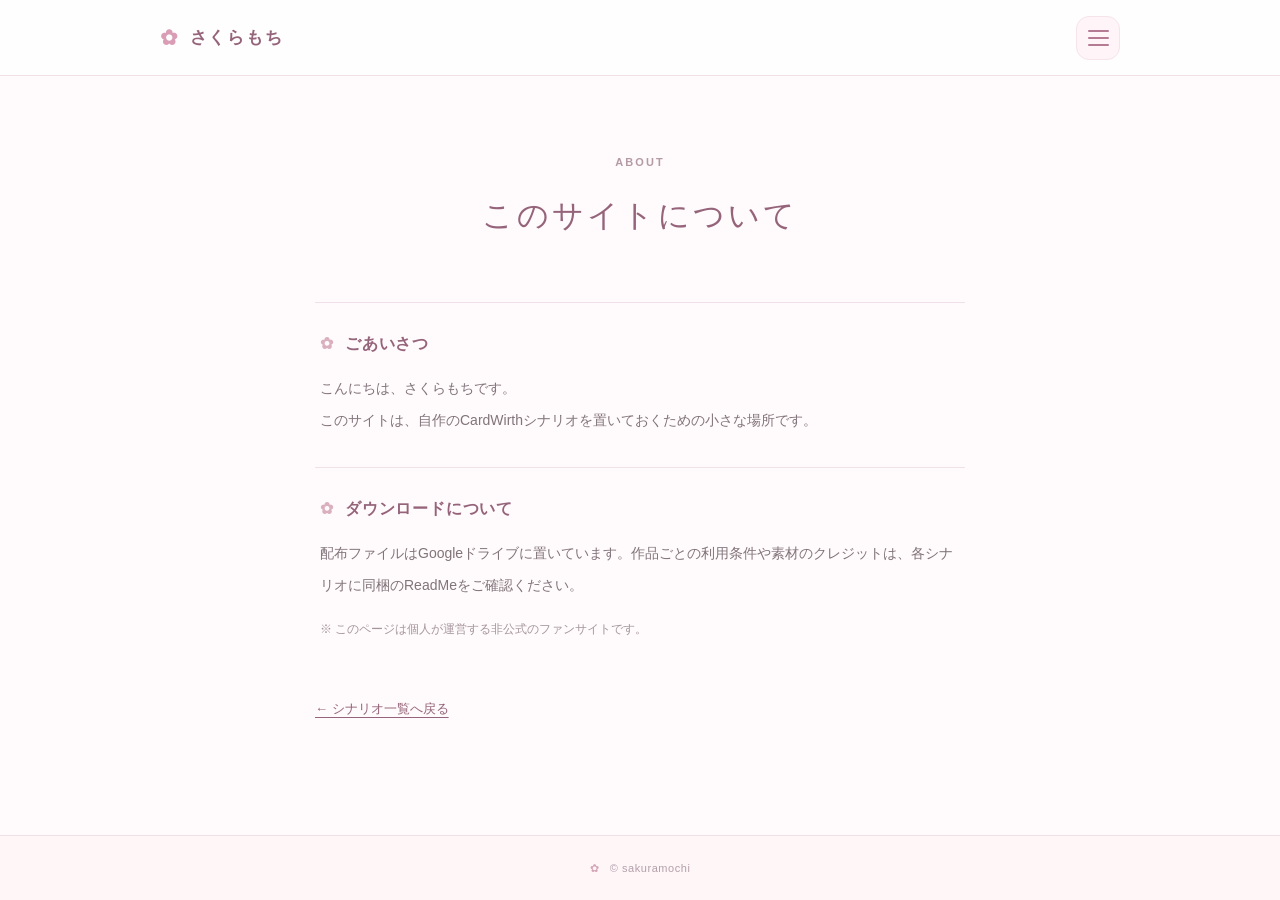
==== about.html @ fadbc479 "Add files via upload" ====
<!doctype html>
<html lang="ja">
<head>
  <meta charset="utf-8">
  <meta name="viewport" content="width=device-width, initial-scale=1">
  <meta name="theme-color" content="#fffafd">
  <meta name="description" content="さくらもちのCardWirthシナリオ置き場について。">
  <title>このサイトについて | さくらもちのシナリオ置き場</title>
  <link rel="icon" href="favicon.svg" type="image/svg+xml">
  <link rel="stylesheet" href="style.css">
  <script src="script.js" defer></script>
</head>
<body>
  <div class="site-shell">
    <header class="site-header">
      <a class="site-brand" href="index.html" aria-label="さくらもちのシナリオ置き場 ホーム">
        <span class="brand-flower" aria-hidden="true">✿</span>
        <span>さくらもち</span>
      </a>
      <button class="menu-trigger" type="button" aria-label="メニューを開く" aria-controls="site-drawer" aria-expanded="false" data-menu-open>
        <span class="burger-lines" aria-hidden="true"><span></span><span></span><span></span></span>
      </button>
    </header>

    <main id="main-content" class="content-main about-main">
      <div class="page-heading">
        <p class="eyebrow">ABOUT</p>
        <h1>このサイトについて</h1>
      </div>
      <section class="about-section">
        <h2><span aria-hidden="true">✿</span> ごあいさつ</h2>
        <p>こんにちは、さくらもちです。<br>このサイトは、自作のCardWirthシナリオを置いておくための小さな場所です。</p>
      </section>
      <section class="about-section">
        <h2><span aria-hidden="true">✿</span> ダウンロードについて</h2>
        <p>配布ファイルはGoogleドライブに置いています。作品ごとの利用条件や素材のクレジットは、各シナリオに同梱のReadMeをご確認ください。</p>
        <p class="about-small">※ このページは個人が運営する非公式のファンサイトです。</p>
      </section>
      <a class="text-back-link" href="scenarios.html">← シナリオ一覧へ戻る</a>
    </main>

    <footer class="site-footer"><span aria-hidden="true">✿</span> <span>© sakuramochi</span></footer>
  </div>

  <button class="drawer-backdrop" type="button" aria-label="メニューを閉じる" data-menu-backdrop hidden></button>
  <aside class="site-drawer" id="site-drawer" aria-label="サイトメニュー" aria-hidden="true" inert>
    <div class="drawer-header">
      <span class="drawer-brand"><span aria-hidden="true">✿</span> さくらもち</span>
      <button class="drawer-close" type="button" aria-label="メニューを閉じる" data-menu-close>×</button>
    </div>
    <nav class="drawer-nav" aria-label="メインナビゲーション">
      <a href="index.html"><span>01</span> ホーム</a>
      <a href="scenarios.html"><span>02</span> シナリオ一覧</a>
      <a href="about.html" aria-current="page"><span>03</span> このサイトについて</a>
    </nav>
    <p class="drawer-caption">a little place for CardWirth ♡</p>
  </aside>
</body>
</html>
---- style.css ----
/*
  さくらもちのシナリオ置き場
  色を変えたいときは :root の変数を編集してください。
*/
:root {
  color-scheme: light;
  --background: #fffafb;
  --paper: #fffefe;
  --ink: #665e63;
  --subtle: #92848a;
  --pink: #b47b93;
  --pink-deep: #95647a;
  --pink-light: #f8eaf0;
  --pink-soft: #fff4f7;
  --line: #efe1e7;
  --shadow: 0 14px 35px rgba(101, 54, 76, .09);
}
*, *::before, *::after { box-sizing: border-box; }
html { scroll-behavior: smooth; }
body {
  min-width: 300px;
  margin: 0;
  background: var(--background);
  color: var(--ink);
  font-family: -apple-system, BlinkMacSystemFont, "Hiragino Kaku Gothic ProN", "Hiragino Sans", "Yu Gothic", Meiryo, sans-serif;
  font-size: 15px;
  line-height: 1.85;
  -webkit-font-smoothing: antialiased;
}
a { color: inherit; }
button { font: inherit; }
a:focus-visible, button:focus-visible { outline: 3px solid #c67a9d; outline-offset: 4px; }
.site-shell { min-height: 100vh; display: flex; flex-direction: column; }
.site-header {
  height: 76px;
  display: flex;
  align-items: center;
  justify-content: space-between;
  padding: 0 max(24px, calc((100vw - 960px) / 2));
  background: rgba(255, 254, 254, .96);
  border-bottom: 1px solid var(--line);
}
.site-brand {
  display: inline-flex; align-items: center; gap: 10px;
  color: var(--pink-deep); text-decoration: none;
  font-weight: 650; font-size: 17px; letter-spacing: .1em;
}
.brand-flower { color: #d99eb5; font-size: 21px; line-height: 1; }
.menu-trigger {
  display: grid; place-items: center;
  width: 44px; height: 44px;
  background: var(--pink-soft); border: 1px solid #f5e4eb;
  border-radius: 13px; cursor: pointer;
  transition: background .2s ease, transform .2s ease;
}
.menu-trigger:hover { background: var(--pink-light); transform: translateY(-1px); }
.burger-lines { width: 21px; display: grid; gap: 5px; }
.burger-lines span { display: block; height: 2px; width: 21px; background: var(--pink); border-radius: 10px; }
main { flex: 1; }
.home-main { width: 100%; }
.hero {
  max-width: 850px;
  margin: 0 auto;
  text-align: center;
  padding: clamp(74px, 11vw, 135px) 22px 105px;
}
.hero-flower { display: block; font-size: 31px; line-height: 1; color: #d8a0b4; margin-bottom: 22px; }
.eyebrow { color: #b49aa5; font-size: 11px; font-weight: 600; letter-spacing: .19em; margin: 0 0 15px; }
.hero h1 {
  color: var(--pink-deep); font-size: clamp(29px, 5vw, 40px);
  line-height: 1.6; letter-spacing: .09em;
  font-weight: 550; margin: 0;
}
.mobile-break { display: none; }
.hero-description { font-size: 14px; color: var(--subtle); line-height: 2.2; margin: 25px 0 36px; }
.button-primary {
  display: inline-flex; gap: 19px; align-items: center; justify-content: center;
  padding: 12px 29px; border-radius: 999px;
  background: #edc1d0; color: #60404d;
  text-decoration: none; font-weight: 600; font-size: 13px; letter-spacing: .045em;
  transition: transform .2s ease, background .2s ease;
}
.button-primary:hover { background: #e8b4c7; transform: translateY(-2px); }
.home-note {
  padding: 36px 24px 90px;
  margin: 0 auto; width: min(100%, 650px);
  text-align: center; border-top: 1px solid var(--line);
}
.home-note h2 { color: var(--pink-deep); font-size: 16px; font-weight: 600; margin: 0 0 13px; letter-spacing: .06em; }
.home-note h2 span { color: #dbaac0; margin-right: 7px; }
.home-note p { margin: 0; color: var(--subtle); font-size: 13px; line-height: 2.1; }
.site-footer {
  padding: 22px;
  text-align: center; color: #b49faa;
  font-size: 11px; background: #fff6f8; border-top: 1px solid var(--line);
  letter-spacing: .05em;
}
.site-footer span:first-child { color: #d5a3b6; padding-right: 7px; }
/* Separate pages */
.content-main { width: min(100% - 48px, 710px); margin: 0 auto; padding: 76px 0 96px; }
.page-heading { text-align: center; margin-bottom: 57px; }
.page-heading h1 { color: var(--pink-deep); font-size: clamp(25px,4.5vw,31px); font-weight: 550; letter-spacing: .1em; margin: 0 0 17px; }
.page-heading > p:last-child { color: var(--subtle); font-size: 13px; line-height: 2.1; margin: 0; }
.scenario-list { border-top: 1px solid var(--line); }
.scenario-item { display: grid; grid-template-columns: 44px minmax(0, 1fr); gap: 20px; padding: 30px 4px 34px; border-bottom: 1px solid var(--line); }
.scenario-number { color: #d4acbc; font-size: 16px; letter-spacing: .08em; padding-top: 5px; }
.scenario-tags { display: flex; gap: 7px; flex-wrap: wrap; margin-bottom: 13px; }
.scenario-tags span { border: 1px solid #f0d9e3; background: #fff5f8; color: #9d7083; border-radius: 999px; padding: 1px 10px; font-size: 11px; line-height: 1.8; }
.scenario-item h2 { color: #65555e; font-size: 19px; font-weight: 650; line-height: 1.5; margin: 0 0 9px; letter-spacing: .02em; }
.scenario-item h2 small { color: var(--subtle); font-weight: 400; font-size: 12px; }
.scenario-item p { font-size: 13px; line-height: 2; color: #84777f; margin: 0 0 17px; }
.download-link, .download-pending { display: inline-flex; gap: 12px; align-items: center; border-radius: 8px; padding: 7px 16px; text-decoration: none; font-size: 12px; font-weight: 600; }
.download-link { border: 1px solid #e8c1d1; background: #f9eaf0; color: #85576d; transition: background .2s ease; }
.download-link:hover { background: #f1d3df; }
.download-pending { border: 1px solid #eae2e5; background: #f8f5f7; color: #a89aa0; cursor: default; }
.small-notice { margin: 27px 0 0; font-size: 12px; color: #a09199; line-height: 2; }
.about-main { max-width: 650px; }
.about-section { border-top: 1px solid var(--line); padding: 26px 5px 30px; }
.about-section h2 { color: var(--pink-deep); font-size: 16px; font-weight: 600; margin: 0 0 14px; letter-spacing: .05em; }
.about-section h2 span { color: #dab0bf; margin-right: 6px; }
.about-section p { font-size: 14px; line-height: 2.3; margin: 0 0 14px; color: #81747b; }
.about-section p:last-child { margin-bottom: 0; }
.about-section .about-small { color: #a5969d; font-size: 12px; }
.text-back-link { display: inline-block; margin-top: 24px; color: var(--pink-deep); font-size: 13px; text-decoration: underline; text-underline-offset: 4px; }
/* Off-canvas menu */
body.menu-open { overflow: hidden; }
.drawer-backdrop {
  position: fixed; inset: 0; z-index: 10; width: 100%; height: 100%;
  padding: 0; border: 0; background: rgba(53, 42, 49, .33);
  cursor: default; opacity: 0; transition: opacity .27s ease;
}
.drawer-backdrop[hidden] { display: none; }
body.menu-open .drawer-backdrop { opacity: 1; }
.site-drawer {
  position: fixed; z-index: 11; top: 0; bottom: 0; right: 0;
  width: min(340px, 83vw); padding: 30px 27px 25px;
  display: flex; flex-direction: column; background: #fff9fb;
  border-left: 1px solid #f4e4ea;
  box-shadow: -12px 0 34px rgba(84, 51, 65, .11);
  transform: translateX(105%); visibility: hidden;
  transition: transform .3s cubic-bezier(.2,.8,.3,1), visibility .3s;
}
body.menu-open .site-drawer { transform: translateX(0); visibility: visible; }
.drawer-header { display: flex; align-items: center; justify-content: space-between; padding-bottom: 20px; border-bottom: 1px solid #efdee6; }
.drawer-brand { font-size: 18px; font-weight: 650; color: var(--pink-deep); letter-spacing: .05em; }
.drawer-brand span { color: #dda9bc; padding-right: 7px; }
.drawer-close { display: grid; place-items: center; width: 38px; height: 38px; border: 0; background: #f8e8ee; color: var(--pink-deep); border-radius: 10px; font-size: 27px; line-height: 1; cursor: pointer; }
.drawer-close:hover { background: #f0d5df; }
.drawer-nav { display: grid; gap: 4px; margin-top: 28px; }
.drawer-nav a { text-decoration: none; color: #75656e; font-size: 14px; padding: 13px 12px; border-radius: 9px; transition: background .2s ease; }
.drawer-nav a span { display: inline-block; color: #c89daf; font-size: 11px; margin-right: 15px; letter-spacing: .03em; }
.drawer-nav a:hover, .drawer-nav a[aria-current="page"] { background: #f8eaf0; color: #98677e; }
.drawer-caption { margin-top: auto; padding-top: 18px; border-top: 1px solid #efdee6; text-align: center; color: #b8a1ab; font-size: 11px; letter-spacing: .04em; }
@media (max-width: 600px) {
  .site-header { height: 66px; padding: 0 19px; }
  .site-brand { font-size: 15px; }
  .hero { padding: 85px 24px 80px; }
  .hero h1 { font-size: 29px; }
  .mobile-break { display: block; }
  .hero-description { margin-top: 25px; font-size: 13px; }
  .home-note { padding: 28px 22px 65px; width: min(100% - 40px, 650px); }
  .home-note p br { display: none; }
  .content-main { width: min(100% - 42px, 710px); padding: 52px 0 74px; }
  .page-heading { margin-bottom: 40px; }
  .scenario-item { grid-template-columns: 29px minmax(0,1fr); gap: 12px; padding: 26px 0 28px; }
  .scenario-item h2 { font-size: 17px; }
  .scenario-number { font-size: 13px; }
  .scenario-item p { font-size: 12.5px; }
  .drawer-nav a { padding: 12px 10px; }
}
@media (prefers-reduced-motion: reduce) {
  html { scroll-behavior: auto; }
  *, *::before, *::after { transition-duration: 0s !important; animation-duration: 0s !important; }
}
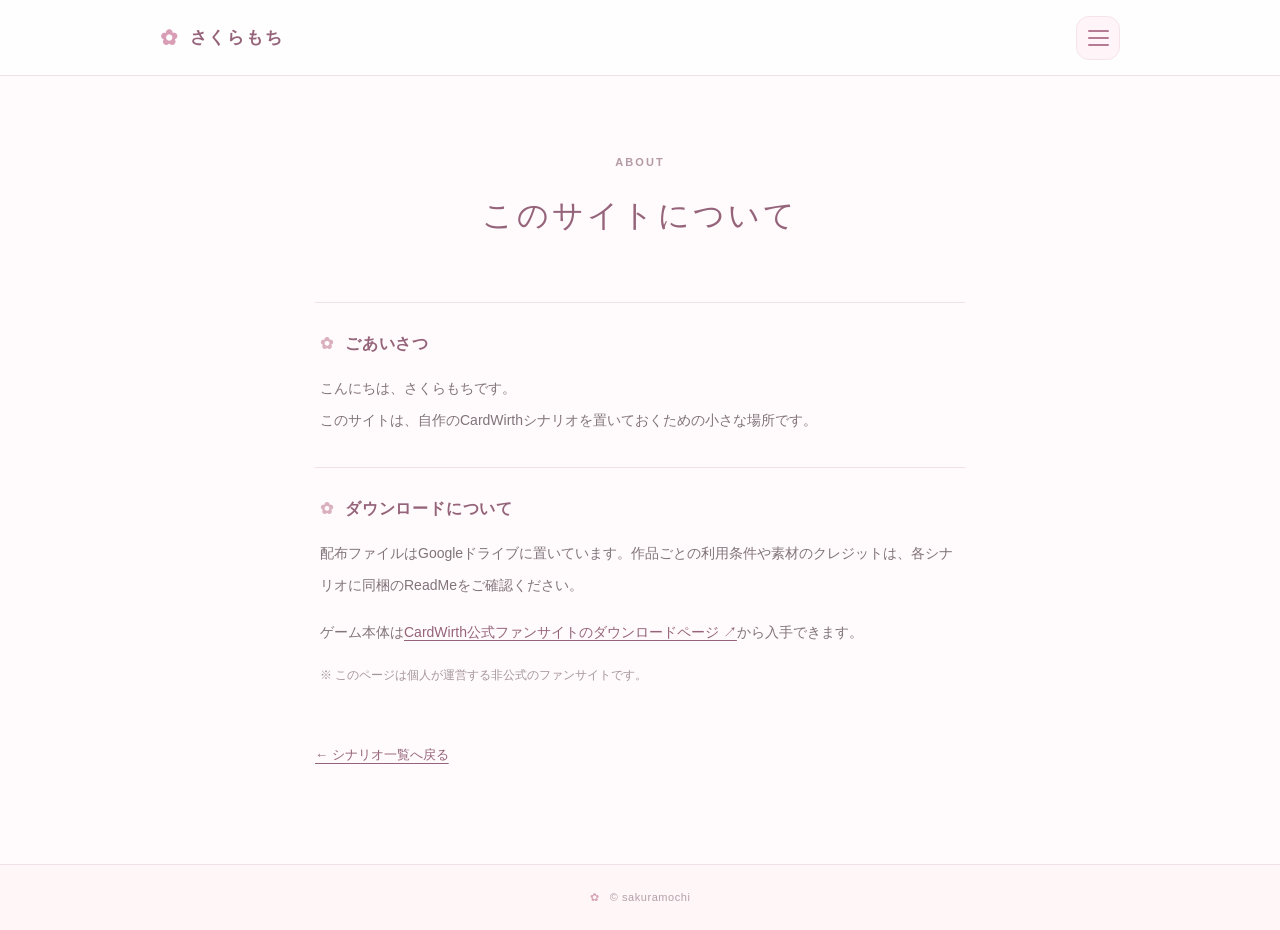
==== commit 120cfd6a: "Add files via upload" ====
--- a/about.html
+++ b/about.html
@@ -34,6 +34,7 @@
       <section class="about-section">
         <h2><span aria-hidden="true">✿</span> ダウンロードについて</h2>
         <p>配布ファイルはGoogleドライブに置いています。作品ごとの利用条件や素材のクレジットは、各シナリオに同梱のReadMeをご確認ください。</p>
+        <p>ゲーム本体は<a href="https://cardwirth.net/office/download.php" target="_blank" rel="noopener noreferrer">CardWirth公式ファンサイトのダウンロードページ ↗</a>から入手できます。</p>
         <p class="about-small">※ このページは個人が運営する非公式のファンサイトです。</p>
       </section>
       <a class="text-back-link" href="scenarios.html">← シナリオ一覧へ戻る</a>
@@ -52,6 +53,7 @@
       <a href="index.html"><span>01</span> ホーム</a>
       <a href="scenarios.html"><span>02</span> シナリオ一覧</a>
       <a href="about.html" aria-current="page"><span>03</span> このサイトについて</a>
+<a class="external-nav-link" href="https://cardwirth.net/office/download.php" target="_blank" rel="noopener noreferrer"><span>↗</span> CardWirth本体DL（公式）</a>
     </nav>
     <p class="drawer-caption">a little place for CardWirth ♡</p>
   </aside>
--- a/style.css
+++ b/style.css
@@ -172,3 +172,41 @@
   html { scroll-behavior: auto; }
   *, *::before, *::after { transition-duration: 0s !important; animation-duration: 0s !important; }
 }
+
+
+/* CardWirth個人サイト風：文章と更新情報を主役にした別案 */
+.home-classic { padding: 58px 23px 110px; }
+.home-container { width: min(100%, 760px); margin: 0 auto; }
+.welcome-section { text-align: center; padding: 32px 12px 55px; }
+.welcome-section h1 { font-size: clamp(24px, 4.4vw, 32px); color: var(--pink-deep); font-weight: 550; letter-spacing: .06em; margin: 12px 0 13px; }
+.welcome-message { color: var(--subtle); font-size: 13px; line-height: 2.1; margin: 0 0 24px; }
+.text-feature-link { display: inline-block; color: var(--pink-deep); text-decoration: none; background: var(--pink-light); border: 1px solid #efd8e2; border-radius: 7px; padding: 9px 22px; font-size: 13px; font-weight: 600; }
+.text-feature-link:hover { background: #f1dbe4; }
+.classic-section { margin: 0 0 40px; }
+.classic-section h2 { font-size: 16px; font-weight: 650; line-height: 1.6; padding: 0 0 12px; border-bottom: 1px solid #e9cdd9; color: var(--pink-deep); margin: 0 0 19px; letter-spacing: .025em; }
+.classic-section h2 > span { color: #d4a0b3; font-size: 17px; margin-right: 9px; }
+.classic-section h2 small { color: var(--subtle); font-weight: 400; font-size: 11px; margin-left: 12px; }
+.classic-section p { line-height: 2.2; font-size: 13px; color: #7e7177; margin: 0 3px 12px; }
+.classic-section p a { color: var(--pink-deep); text-underline-offset: 3px; }
+.news-list { list-style: none; margin: 0; padding: 0 4px; }
+.news-list li { display: grid; grid-template-columns: 116px 1fr; gap: 9px; padding: 10px 2px 13px; font-size: 13px; color: #7e7177; border-bottom: 1px dashed #f0e3e8; line-height: 1.9; }
+.news-list time { color: #aa8192; font-variant-numeric: tabular-nums; }
+.classic-section .small-help { color: #b19ca5; margin-top: 12px; font-size: 11px; }
+.scenario-index { display: flex; flex-wrap: wrap; gap: 8px 16px; align-items: center; border-top: 1px solid var(--line); padding: 16px 3px 24px; }
+.scenario-index span { font-size: 10px; color: #baa0ab; letter-spacing: .12em; margin-right: 5px; }
+.scenario-index a { color: var(--pink-deep); font-size: 12px; text-decoration: underline; text-underline-offset: 4px; }
+.scenario-item { scroll-margin-top: 24px; }
+.scenario-item .scenario-meta { margin: -2px 0 12px; color: #b18899; font-size: 12px; }
+@media (max-width: 600px) {
+  .home-classic { padding: 36px 22px 70px; }
+  .welcome-section { padding: 24px 0 48px; }
+  .welcome-section h1 { font-size: 24px; }
+  .classic-section { margin-bottom: 35px; }
+  .news-list li { grid-template-columns: 1fr; gap: 0; }
+  .scenario-index { gap: 10px 14px; }
+  .scenario-index span { flex-basis: 100%; }
+}
+
+/* External link to the CardWirth official fansite download page */
+.drawer-nav .external-nav-link { margin-top: 12px; border-top: 1px solid #efdee6; border-radius: 0; padding-top: 24px; }
+.about-section p a { color: var(--pink-deep); text-underline-offset: 3px; }
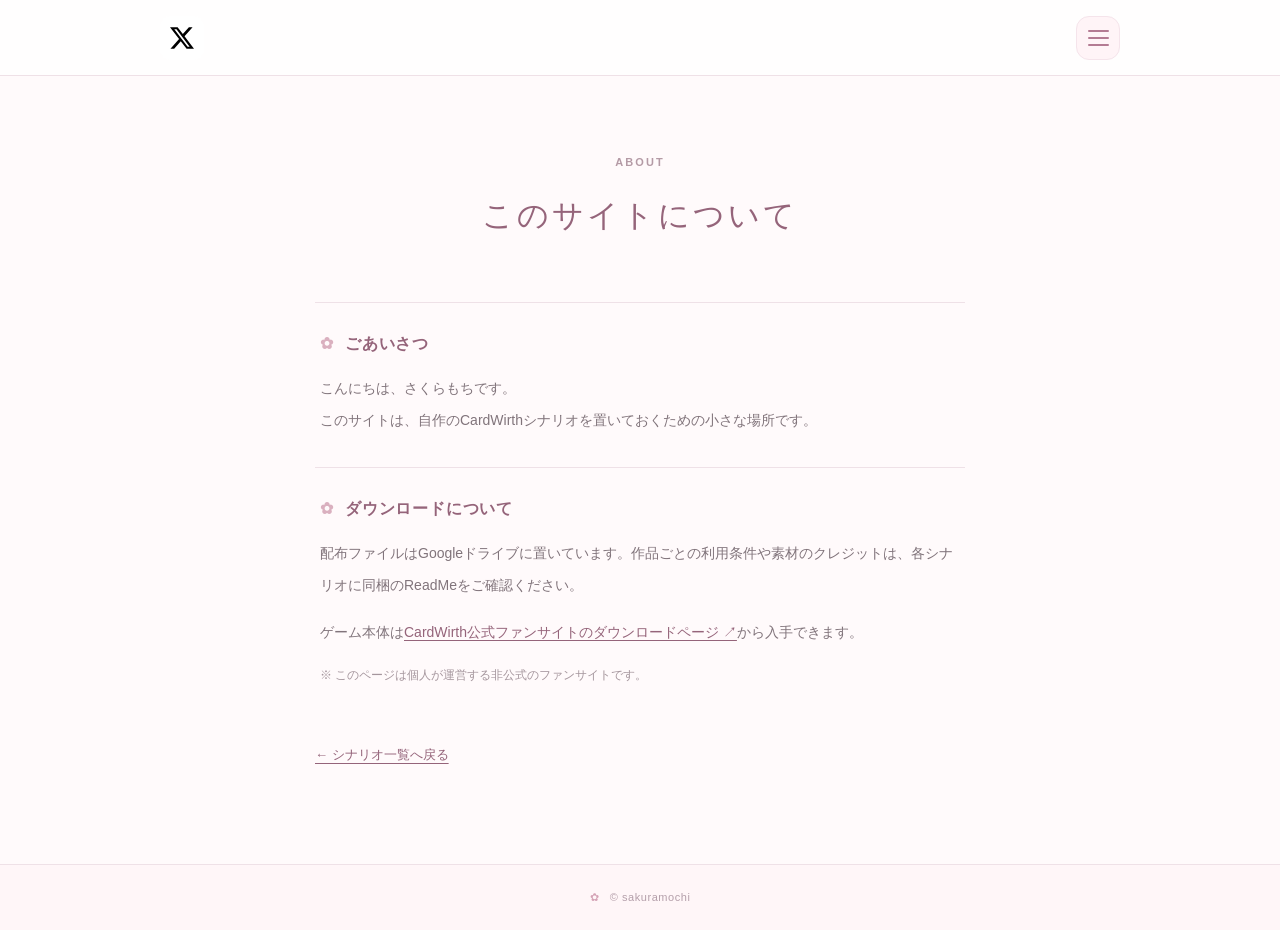
==== commit 6261d096: "ホーム、メニューバー更新" ====
--- a/about.html
+++ b/about.html
@@ -8,19 +8,12 @@
   <title>このサイトについて | さくらもちのシナリオ置き場</title>
   <link rel="icon" href="favicon.svg" type="image/svg+xml">
   <link rel="stylesheet" href="style.css">
+  <script src="menu.js" defer></script>
   <script src="script.js" defer></script>
 </head>
 <body>
   <div class="site-shell">
-    <header class="site-header">
-      <a class="site-brand" href="index.html" aria-label="さくらもちのシナリオ置き場 ホーム">
-        <span class="brand-flower" aria-hidden="true">✿</span>
-        <span>さくらもち</span>
-      </a>
-      <button class="menu-trigger" type="button" aria-label="メニューを開く" aria-controls="site-drawer" aria-expanded="false" data-menu-open>
-        <span class="burger-lines" aria-hidden="true"><span></span><span></span><span></span></span>
-      </button>
-    </header>
+    <header class="site-header" data-site-header></header>
 
     <main id="main-content" class="content-main about-main">
       <div class="page-heading">
@@ -43,19 +36,6 @@
     <footer class="site-footer"><span aria-hidden="true">✿</span> <span>© sakuramochi</span></footer>
   </div>
 
-  <button class="drawer-backdrop" type="button" aria-label="メニューを閉じる" data-menu-backdrop hidden></button>
-  <aside class="site-drawer" id="site-drawer" aria-label="サイトメニュー" aria-hidden="true" inert>
-    <div class="drawer-header">
-      <span class="drawer-brand"><span aria-hidden="true">✿</span> さくらもち</span>
-      <button class="drawer-close" type="button" aria-label="メニューを閉じる" data-menu-close>×</button>
-    </div>
-    <nav class="drawer-nav" aria-label="メインナビゲーション">
-      <a href="index.html"><span>01</span> ホーム</a>
-      <a href="scenarios.html"><span>02</span> シナリオ一覧</a>
-      <a href="about.html" aria-current="page"><span>03</span> このサイトについて</a>
-<a class="external-nav-link" href="https://cardwirth.net/office/download.php" target="_blank" rel="noopener noreferrer"><span>↗</span> CardWirth本体DL（公式）</a>
-    </nav>
-    <p class="drawer-caption">a little place for CardWirth ♡</p>
-  </aside>
+  <div data-site-menu></div>
 </body>
 </html>
--- a/style.css
+++ b/style.css
@@ -40,12 +40,11 @@
   background: rgba(255, 254, 254, .96);
   border-bottom: 1px solid var(--line);
 }
-.site-brand {
-  display: inline-flex; align-items: center; gap: 10px;
-  color: var(--pink-deep); text-decoration: none;
-  font-weight: 650; font-size: 17px; letter-spacing: .1em;
-}
-.brand-flower { color: #d99eb5; font-size: 21px; line-height: 1; }
+.header-social-link {
+  display: grid; place-items: center;
+  width: 44px; height: 44px; border-radius: 10px;
+  background: #fff; color: #000; text-decoration: none;
+}
 .menu-trigger {
   display: grid; place-items: center;
   width: 44px; height: 44px;
@@ -153,7 +152,6 @@
 .drawer-caption { margin-top: auto; padding-top: 18px; border-top: 1px solid #efdee6; text-align: center; color: #b8a1ab; font-size: 11px; letter-spacing: .04em; }
 @media (max-width: 600px) {
   .site-header { height: 66px; padding: 0 19px; }
-  .site-brand { font-size: 15px; }
   .hero { padding: 85px 24px 80px; }
   .hero h1 { font-size: 29px; }
   .mobile-break { display: block; }
@@ -182,14 +180,22 @@
 .welcome-message { color: var(--subtle); font-size: 13px; line-height: 2.1; margin: 0 0 24px; }
 .text-feature-link { display: inline-block; color: var(--pink-deep); text-decoration: none; background: var(--pink-light); border: 1px solid #efd8e2; border-radius: 7px; padding: 9px 22px; font-size: 13px; font-weight: 600; }
 .text-feature-link:hover { background: #f1dbe4; }
-.classic-section { margin: 0 0 40px; }
+.classic-section { max-width: 630px; margin: 0 auto 40px; text-align: center; }
 .classic-section h2 { font-size: 16px; font-weight: 650; line-height: 1.6; padding: 0 0 12px; border-bottom: 1px solid #e9cdd9; color: var(--pink-deep); margin: 0 0 19px; letter-spacing: .025em; }
 .classic-section h2 > span { color: #d4a0b3; font-size: 17px; margin-right: 9px; }
 .classic-section h2 small { color: var(--subtle); font-weight: 400; font-size: 11px; margin-left: 12px; }
 .classic-section p { line-height: 2.2; font-size: 13px; color: #7e7177; margin: 0 3px 12px; }
 .classic-section p a { color: var(--pink-deep); text-underline-offset: 3px; }
+.classic-section .official-download-button {
+  display: inline-flex; align-items: center; justify-content: center;
+  min-height: 44px; max-width: 100%; padding: 10px 22px;
+  background: #edc1d0; color: #60404d; border: 1px solid #d9a3b8;
+  border-radius: 8px; text-decoration: none; font-weight: 600; line-height: 1.6;
+  transition: background .2s ease;
+}
+.classic-section .official-download-button:hover { background: #e8b4c7; }
 .news-list { list-style: none; margin: 0; padding: 0 4px; }
-.news-list li { display: grid; grid-template-columns: 116px 1fr; gap: 9px; padding: 10px 2px 13px; font-size: 13px; color: #7e7177; border-bottom: 1px dashed #f0e3e8; line-height: 1.9; }
+.news-list li { display: flex; flex-wrap: wrap; justify-content: center; align-items: baseline; gap: 4px 17px; padding: 10px 2px 13px; font-size: 13px; color: #7e7177; border-bottom: 1px dashed #f0e3e8; line-height: 1.9; text-align: center; }
 .news-list time { color: #aa8192; font-variant-numeric: tabular-nums; }
 .classic-section .small-help { color: #b19ca5; margin-top: 12px; font-size: 11px; }
 .scenario-index { display: flex; flex-wrap: wrap; gap: 8px 16px; align-items: center; border-top: 1px solid var(--line); padding: 16px 3px 24px; }
@@ -202,7 +208,7 @@
   .welcome-section { padding: 24px 0 48px; }
   .welcome-section h1 { font-size: 24px; }
   .classic-section { margin-bottom: 35px; }
-  .news-list li { grid-template-columns: 1fr; gap: 0; }
+  .news-list li { flex-direction: column; align-items: center; gap: 0; }
   .scenario-index { gap: 10px 14px; }
   .scenario-index span { flex-basis: 100%; }
 }
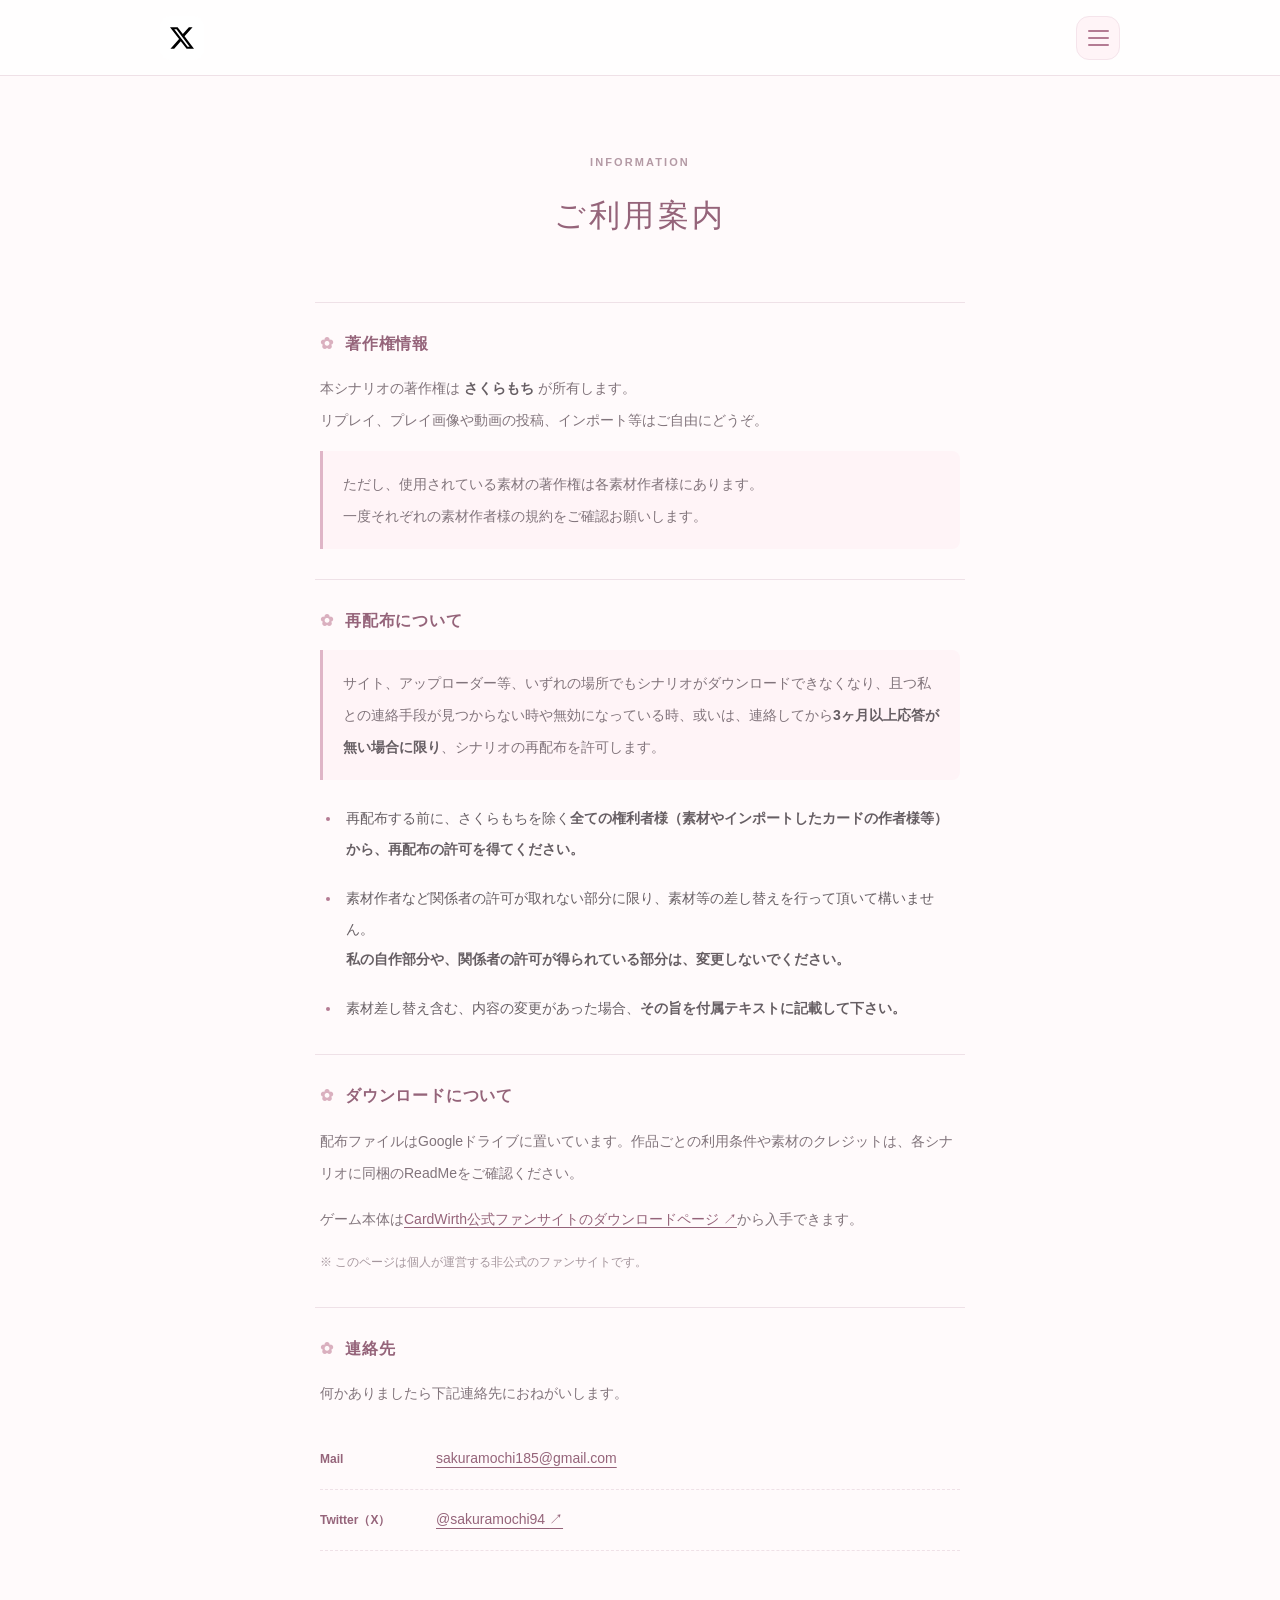
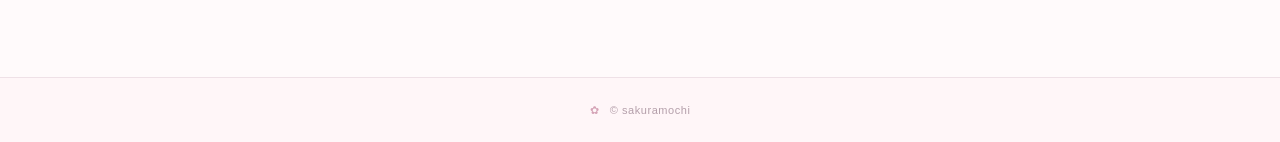
==== commit 91c7aae5: "全体レイアウト調整" ====
--- a/about.html
+++ b/about.html
@@ -4,8 +4,8 @@
   <meta charset="utf-8">
   <meta name="viewport" content="width=device-width, initial-scale=1">
   <meta name="theme-color" content="#fffafd">
-  <meta name="description" content="さくらもちのCardWirthシナリオ置き場について。">
-  <title>このサイトについて | さくらもちのシナリオ置き場</title>
+  <meta name="description" content="さくらもちのCardWirthシナリオの著作権情報・再配布条件・連絡先について。">
+  <title>ご利用案内 | さくらもちのシナリオ置き場</title>
   <link rel="icon" href="favicon.svg" type="image/svg+xml">
   <link rel="stylesheet" href="style.css">
   <script src="menu.js" defer></script>
@@ -17,20 +17,47 @@
 
     <main id="main-content" class="content-main about-main">
       <div class="page-heading">
-        <p class="eyebrow">ABOUT</p>
-        <h1>このサイトについて</h1>
+        <p class="eyebrow">INFORMATION</p>
+        <h1>ご利用案内</h1>
       </div>
-      <section class="about-section">
-        <h2><span aria-hidden="true">✿</span> ごあいさつ</h2>
-        <p>こんにちは、さくらもちです。<br>このサイトは、自作のCardWirthシナリオを置いておくための小さな場所です。</p>
+      <section class="about-section" aria-labelledby="copyright-heading">
+        <h2 id="copyright-heading"><span aria-hidden="true">✿</span> 著作権情報</h2>
+        <p>本シナリオの著作権は <strong>さくらもち</strong> が所有します。<br>リプレイ、プレイ画像や動画の投稿、インポート等はご自由にどうぞ。</p>
+        <div class="about-note">
+          <p>ただし、使用されている素材の著作権は各素材作者様にあります。<br>一度それぞれの素材作者様の規約をご確認お願いします。</p>
+        </div>
       </section>
-      <section class="about-section">
-        <h2><span aria-hidden="true">✿</span> ダウンロードについて</h2>
+      <section class="about-section" aria-labelledby="redistribution-heading">
+        <h2 id="redistribution-heading"><span aria-hidden="true">✿</span> 再配布について</h2>
+        <div class="about-note">
+          <p>サイト、アップローダー等、いずれの場所でもシナリオがダウンロードできなくなり、且つ私との連絡手段が見つからない時や無効になっている時、或いは、連絡してから<strong>3ヶ月以上応答が無い場合に限り</strong>、シナリオの再配布を許可します。</p>
+        </div>
+        <ul class="about-rules">
+          <li>再配布する前に、さくらもちを除く<strong>全ての権利者様（素材やインポートしたカードの作者様等）から、再配布の許可を得てください。</strong></li>
+          <li>素材作者など関係者の許可が取れない部分に限り、素材等の差し替えを行って頂いて構いません。<br><strong>私の自作部分や、関係者の許可が得られている部分は、変更しないでください。</strong></li>
+          <li>素材差し替え含む、内容の変更があった場合、<strong>その旨を付属テキストに記載して下さい。</strong></li>
+        </ul>
+      </section>
+      <section class="about-section" aria-labelledby="download-heading">
+        <h2 id="download-heading"><span aria-hidden="true">✿</span> ダウンロードについて</h2>
         <p>配布ファイルはGoogleドライブに置いています。作品ごとの利用条件や素材のクレジットは、各シナリオに同梱のReadMeをご確認ください。</p>
         <p>ゲーム本体は<a href="https://cardwirth.net/office/download.php" target="_blank" rel="noopener noreferrer">CardWirth公式ファンサイトのダウンロードページ ↗</a>から入手できます。</p>
         <p class="about-small">※ このページは個人が運営する非公式のファンサイトです。</p>
       </section>
-      <a class="text-back-link" href="scenarios.html">← シナリオ一覧へ戻る</a>
+      <section class="about-section" aria-labelledby="contact-heading">
+        <h2 id="contact-heading"><span aria-hidden="true">✿</span> 連絡先</h2>
+        <p>何かありましたら下記連絡先におねがいします。</p>
+        <dl class="contact-list">
+          <div>
+            <dt>Mail</dt>
+            <dd><a href="mailto:sakuramochi185@gmail.com">sakuramochi185@gmail.com</a></dd>
+          </div>
+          <div>
+            <dt>Twitter（X）</dt>
+            <dd><a href="https://x.com/sakuramochi94" target="_blank" rel="noopener noreferrer">@sakuramochi94 <span aria-hidden="true">↗</span><span class="visually-hidden">（新しいタブで開く）</span></a></dd>
+          </div>
+        </dl>
+      </section>
     </main>
 
     <footer class="site-footer"><span aria-hidden="true">✿</span> <span>© sakuramochi</span></footer>
--- a/style.css
+++ b/style.css
@@ -1,11 +1,6 @@
-/*
-  さくらもちのシナリオ置き場
-  色を変えたいときは :root の変数を編集してください。
-*/
 :root {
   color-scheme: light;
   --background: #fffafb;
-  --paper: #fffefe;
   --ink: #665e63;
   --subtle: #92848a;
   --pink: #b47b93;
@@ -13,7 +8,6 @@
   --pink-light: #f8eaf0;
   --pink-soft: #fff4f7;
   --line: #efe1e7;
-  --shadow: 0 14px 35px rgba(101, 54, 76, .09);
 }
 *, *::before, *::after { box-sizing: border-box; }
 html { scroll-behavior: smooth; }
@@ -57,37 +51,7 @@
 .burger-lines span { display: block; height: 2px; width: 21px; background: var(--pink); border-radius: 10px; }
 main { flex: 1; }
 .home-main { width: 100%; }
-.hero {
-  max-width: 850px;
-  margin: 0 auto;
-  text-align: center;
-  padding: clamp(74px, 11vw, 135px) 22px 105px;
-}
-.hero-flower { display: block; font-size: 31px; line-height: 1; color: #d8a0b4; margin-bottom: 22px; }
 .eyebrow { color: #b49aa5; font-size: 11px; font-weight: 600; letter-spacing: .19em; margin: 0 0 15px; }
-.hero h1 {
-  color: var(--pink-deep); font-size: clamp(29px, 5vw, 40px);
-  line-height: 1.6; letter-spacing: .09em;
-  font-weight: 550; margin: 0;
-}
-.mobile-break { display: none; }
-.hero-description { font-size: 14px; color: var(--subtle); line-height: 2.2; margin: 25px 0 36px; }
-.button-primary {
-  display: inline-flex; gap: 19px; align-items: center; justify-content: center;
-  padding: 12px 29px; border-radius: 999px;
-  background: #edc1d0; color: #60404d;
-  text-decoration: none; font-weight: 600; font-size: 13px; letter-spacing: .045em;
-  transition: transform .2s ease, background .2s ease;
-}
-.button-primary:hover { background: #e8b4c7; transform: translateY(-2px); }
-.home-note {
-  padding: 36px 24px 90px;
-  margin: 0 auto; width: min(100%, 650px);
-  text-align: center; border-top: 1px solid var(--line);
-}
-.home-note h2 { color: var(--pink-deep); font-size: 16px; font-weight: 600; margin: 0 0 13px; letter-spacing: .06em; }
-.home-note h2 span { color: #dbaac0; margin-right: 7px; }
-.home-note p { margin: 0; color: var(--subtle); font-size: 13px; line-height: 2.1; }
 .site-footer {
   padding: 22px;
   text-align: center; color: #b49faa;
@@ -106,11 +70,8 @@
 .scenario-tags { display: flex; gap: 7px; flex-wrap: wrap; margin-bottom: 13px; }
 .scenario-tags span { border: 1px solid #f0d9e3; background: #fff5f8; color: #9d7083; border-radius: 999px; padding: 1px 10px; font-size: 11px; line-height: 1.8; }
 .scenario-item h2 { color: #65555e; font-size: 19px; font-weight: 650; line-height: 1.5; margin: 0 0 9px; letter-spacing: .02em; }
-.scenario-item h2 small { color: var(--subtle); font-weight: 400; font-size: 12px; }
 .scenario-item p { font-size: 13px; line-height: 2; color: #84777f; margin: 0 0 17px; }
-.download-link, .download-pending { display: inline-flex; gap: 12px; align-items: center; border-radius: 8px; padding: 7px 16px; text-decoration: none; font-size: 12px; font-weight: 600; }
-.download-link { border: 1px solid #e8c1d1; background: #f9eaf0; color: #85576d; transition: background .2s ease; }
-.download-link:hover { background: #f1d3df; }
+.download-pending { display: inline-flex; gap: 12px; align-items: center; border-radius: 8px; padding: 7px 16px; text-decoration: none; font-size: 12px; font-weight: 600; }
 .download-pending { border: 1px solid #eae2e5; background: #f8f5f7; color: #a89aa0; cursor: default; }
 .small-notice { margin: 27px 0 0; font-size: 12px; color: #a09199; line-height: 2; }
 .about-main { max-width: 650px; }
@@ -120,7 +81,30 @@
 .about-section p { font-size: 14px; line-height: 2.3; margin: 0 0 14px; color: #81747b; }
 .about-section p:last-child { margin-bottom: 0; }
 .about-section .about-small { color: #a5969d; font-size: 12px; }
-.text-back-link { display: inline-block; margin-top: 24px; color: var(--pink-deep); font-size: 13px; text-decoration: underline; text-underline-offset: 4px; }
+.about-section strong { color: var(--ink); font-weight: 600; }
+.about-note {
+  padding: 17px 20px; background: var(--pink-soft);
+  border-left: 3px solid #dfb5c7; border-radius: 0 8px 8px 0;
+}
+.about-rules { margin: 23px 0 0; padding-left: 1.5em; font-size: 14px; line-height: 2.2; }
+.about-rules li { padding-left: 5px; margin-bottom: 18px; }
+.about-rules li:last-child { margin-bottom: 0; }
+.about-rules li::marker { color: var(--pink); }
+.contact-list { margin: 19px 0 0; font-size: 14px; }
+.contact-list > div {
+  display: grid; grid-template-columns: 100px minmax(0, 1fr); gap: 16px;
+  align-items: baseline; padding: 8px 0; border-bottom: 1px dashed var(--line);
+}
+.contact-list dt { color: var(--pink-deep); font-size: 12px; font-weight: 600; }
+.contact-list dd { min-width: 0; margin: 0; }
+.contact-list a {
+  display: inline-block; padding: 9px 0; min-height: 44px;
+  color: var(--pink-deep); overflow-wrap: anywhere; text-underline-offset: 4px;
+}
+.visually-hidden {
+  position: absolute; width: 1px; height: 1px; padding: 0; margin: -1px;
+  overflow: hidden; clip-path: inset(50%); white-space: nowrap; border: 0;
+}
 /* Off-canvas menu */
 body.menu-open { overflow: hidden; }
 .drawer-backdrop {
@@ -141,8 +125,6 @@
 }
 body.menu-open .site-drawer { transform: translateX(0); visibility: visible; }
 .drawer-header { display: flex; align-items: center; justify-content: space-between; padding-bottom: 20px; border-bottom: 1px solid #efdee6; }
-.drawer-brand { font-size: 18px; font-weight: 650; color: var(--pink-deep); letter-spacing: .05em; }
-.drawer-brand span { color: #dda9bc; padding-right: 7px; }
 .drawer-close { display: grid; place-items: center; width: 38px; height: 38px; border: 0; background: #f8e8ee; color: var(--pink-deep); border-radius: 10px; font-size: 27px; line-height: 1; cursor: pointer; }
 .drawer-close:hover { background: #f0d5df; }
 .drawer-nav { display: grid; gap: 4px; margin-top: 28px; }
@@ -152,34 +134,26 @@
 .drawer-caption { margin-top: auto; padding-top: 18px; border-top: 1px solid #efdee6; text-align: center; color: #b8a1ab; font-size: 11px; letter-spacing: .04em; }
 @media (max-width: 600px) {
   .site-header { height: 66px; padding: 0 19px; }
-  .hero { padding: 85px 24px 80px; }
-  .hero h1 { font-size: 29px; }
-  .mobile-break { display: block; }
-  .hero-description { margin-top: 25px; font-size: 13px; }
-  .home-note { padding: 28px 22px 65px; width: min(100% - 40px, 650px); }
-  .home-note p br { display: none; }
   .content-main { width: min(100% - 42px, 710px); padding: 52px 0 74px; }
   .page-heading { margin-bottom: 40px; }
   .scenario-item { grid-template-columns: 29px minmax(0,1fr); gap: 12px; padding: 26px 0 28px; }
   .scenario-item h2 { font-size: 17px; }
   .scenario-number { font-size: 13px; }
   .scenario-item p { font-size: 12.5px; }
+  .about-note { padding: 15px 16px; }
+  .contact-list > div { grid-template-columns: minmax(0, 1fr); gap: 0; padding-top: 13px; }
   .drawer-nav a { padding: 12px 10px; }
 }
 @media (prefers-reduced-motion: reduce) {
   html { scroll-behavior: auto; }
   *, *::before, *::after { transition-duration: 0s !important; animation-duration: 0s !important; }
 }
-
-
-/* CardWirth個人サイト風：文章と更新情報を主役にした別案 */
+/* ホーム・シナリオ一覧 */
 .home-classic { padding: 58px 23px 110px; }
 .home-container { width: min(100%, 760px); margin: 0 auto; }
 .welcome-section { text-align: center; padding: 32px 12px 55px; }
 .welcome-section h1 { font-size: clamp(24px, 4.4vw, 32px); color: var(--pink-deep); font-weight: 550; letter-spacing: .06em; margin: 12px 0 13px; }
 .welcome-message { color: var(--subtle); font-size: 13px; line-height: 2.1; margin: 0 0 24px; }
-.text-feature-link { display: inline-block; color: var(--pink-deep); text-decoration: none; background: var(--pink-light); border: 1px solid #efd8e2; border-radius: 7px; padding: 9px 22px; font-size: 13px; font-weight: 600; }
-.text-feature-link:hover { background: #f1dbe4; }
 .classic-section { max-width: 630px; margin: 0 auto 40px; text-align: center; }
 .classic-section h2 { font-size: 16px; font-weight: 650; line-height: 1.6; padding: 0 0 12px; border-bottom: 1px solid #e9cdd9; color: var(--pink-deep); margin: 0 0 19px; letter-spacing: .025em; }
 .classic-section h2 > span { color: #d4a0b3; font-size: 17px; margin-right: 9px; }
@@ -197,7 +171,6 @@
 .news-list { list-style: none; margin: 0; padding: 0 4px; }
 .news-list li { display: flex; flex-wrap: wrap; justify-content: center; align-items: baseline; gap: 4px 17px; padding: 10px 2px 13px; font-size: 13px; color: #7e7177; border-bottom: 1px dashed #f0e3e8; line-height: 1.9; text-align: center; }
 .news-list time { color: #aa8192; font-variant-numeric: tabular-nums; }
-.classic-section .small-help { color: #b19ca5; margin-top: 12px; font-size: 11px; }
 .scenario-index { display: flex; flex-wrap: wrap; gap: 8px 16px; align-items: center; border-top: 1px solid var(--line); padding: 16px 3px 24px; }
 .scenario-index span { font-size: 10px; color: #baa0ab; letter-spacing: .12em; margin-right: 5px; }
 .scenario-index a { color: var(--pink-deep); font-size: 12px; text-decoration: underline; text-underline-offset: 4px; }
@@ -213,6 +186,4 @@
   .scenario-index span { flex-basis: 100%; }
 }
 
-/* External link to the CardWirth official fansite download page */
-.drawer-nav .external-nav-link { margin-top: 12px; border-top: 1px solid #efdee6; border-radius: 0; padding-top: 24px; }
 .about-section p a { color: var(--pink-deep); text-underline-offset: 3px; }
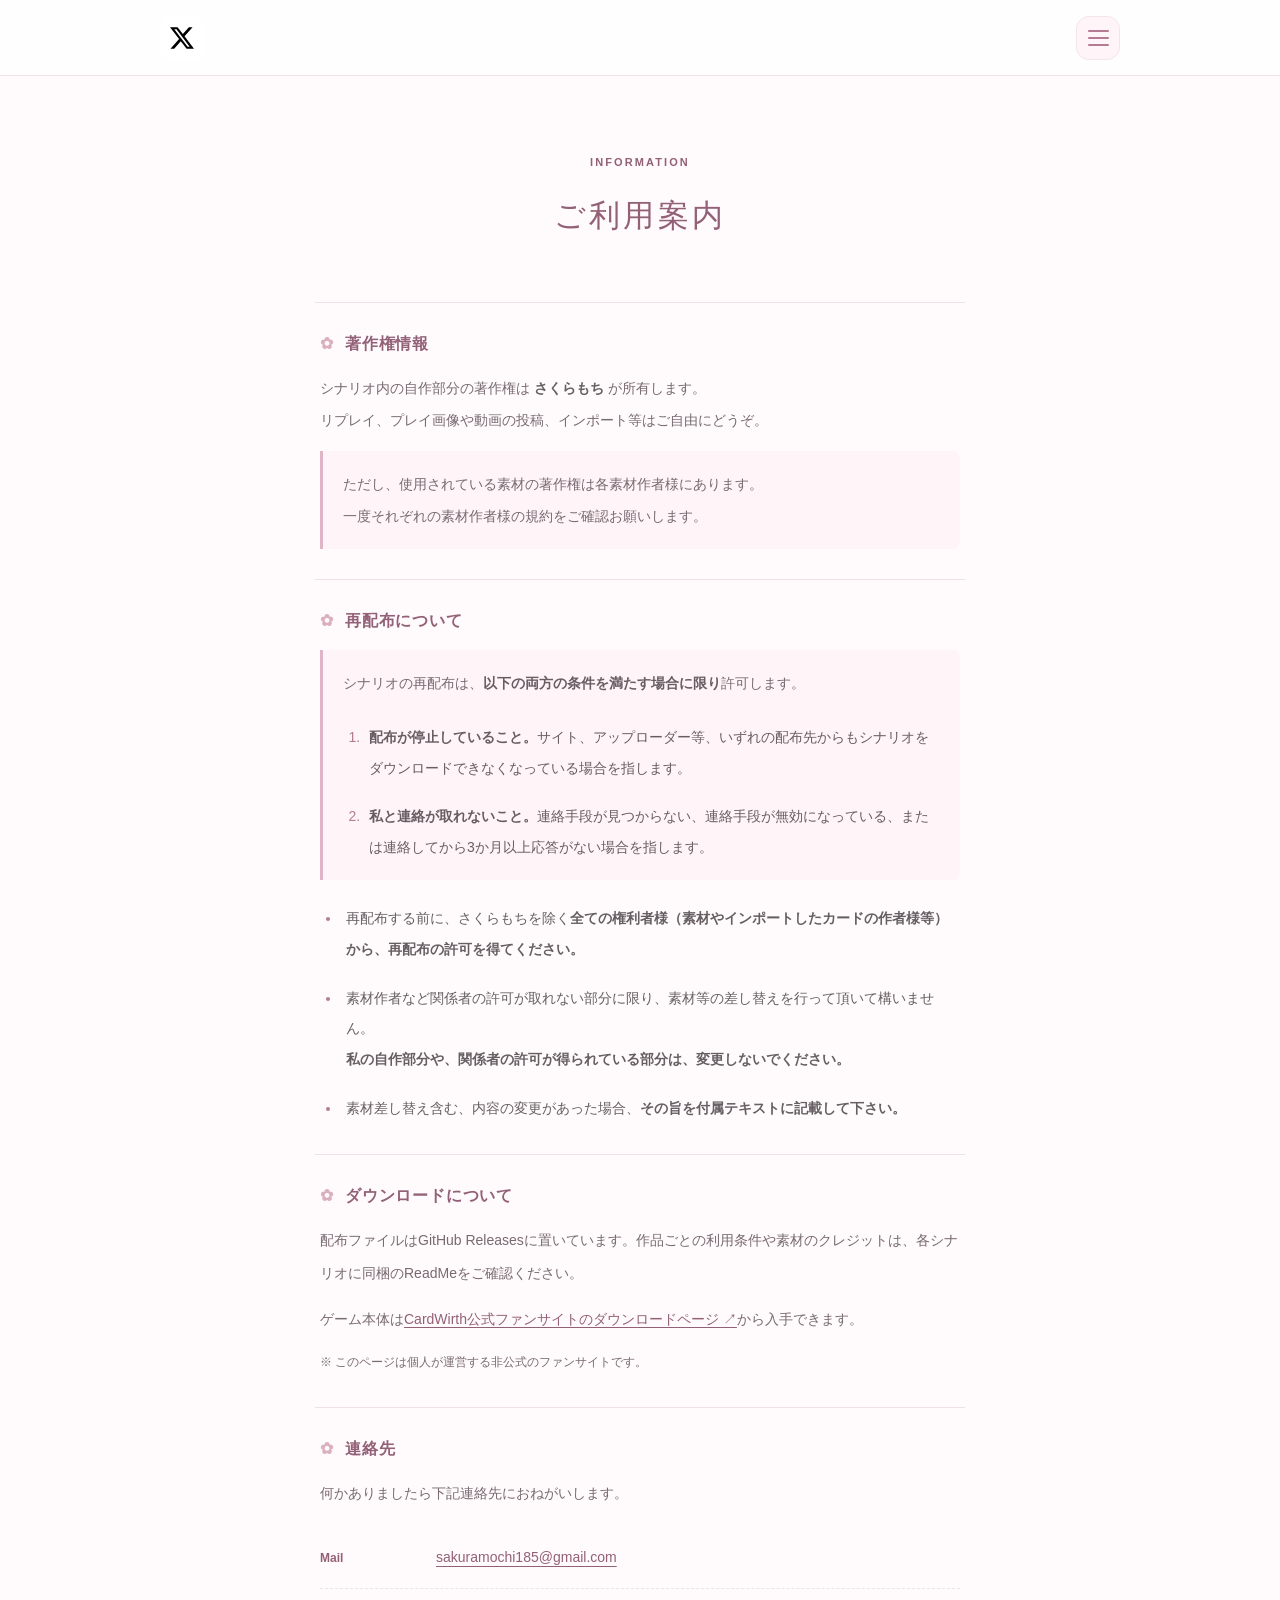
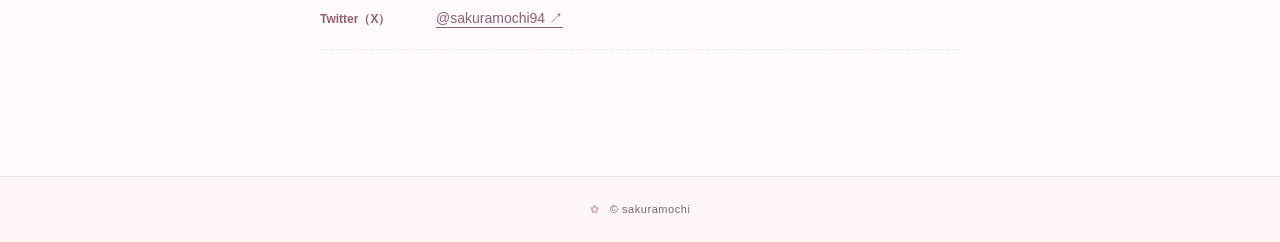
==== commit d5bdb862: "Initial release" ====
--- a/about.html
+++ b/about.html
@@ -7,7 +7,7 @@
   <meta name="description" content="さくらもちのCardWirthシナリオの著作権情報・再配布条件・連絡先について。">
   <title>ご利用案内 | さくらもちのシナリオ置き場</title>
   <link rel="icon" href="favicon.svg" type="image/svg+xml">
-  <link rel="stylesheet" href="style.css">
+  <link rel="stylesheet" href="style.css?v=20261103-2">
   <script src="menu.js" defer></script>
   <script src="script.js" defer></script>
 </head>
@@ -22,7 +22,7 @@
       </div>
       <section class="about-section" aria-labelledby="copyright-heading">
         <h2 id="copyright-heading"><span aria-hidden="true">✿</span> 著作権情報</h2>
-        <p>本シナリオの著作権は <strong>さくらもち</strong> が所有します。<br>リプレイ、プレイ画像や動画の投稿、インポート等はご自由にどうぞ。</p>
+        <p>シナリオ内の自作部分の著作権は <strong>さくらもち</strong> が所有します。<br>リプレイ、プレイ画像や動画の投稿、インポート等はご自由にどうぞ。</p>
         <div class="about-note">
           <p>ただし、使用されている素材の著作権は各素材作者様にあります。<br>一度それぞれの素材作者様の規約をご確認お願いします。</p>
         </div>
@@ -30,7 +30,11 @@
       <section class="about-section" aria-labelledby="redistribution-heading">
         <h2 id="redistribution-heading"><span aria-hidden="true">✿</span> 再配布について</h2>
         <div class="about-note">
-          <p>サイト、アップローダー等、いずれの場所でもシナリオがダウンロードできなくなり、且つ私との連絡手段が見つからない時や無効になっている時、或いは、連絡してから<strong>3ヶ月以上応答が無い場合に限り</strong>、シナリオの再配布を許可します。</p>
+          <p>シナリオの再配布は、<strong>以下の両方の条件を満たす場合に限り</strong>許可します。</p>
+          <ol class="about-rules">
+            <li><strong>配布が停止していること。</strong>サイト、アップローダー等、いずれの配布先からもシナリオをダウンロードできなくなっている場合を指します。</li>
+            <li><strong>私と連絡が取れないこと。</strong>連絡手段が見つからない、連絡手段が無効になっている、または連絡してから3か月以上応答がない場合を指します。</li>
+          </ol>
         </div>
         <ul class="about-rules">
           <li>再配布する前に、さくらもちを除く<strong>全ての権利者様（素材やインポートしたカードの作者様等）から、再配布の許可を得てください。</strong></li>
@@ -40,7 +44,7 @@
       </section>
       <section class="about-section" aria-labelledby="download-heading">
         <h2 id="download-heading"><span aria-hidden="true">✿</span> ダウンロードについて</h2>
-        <p>配布ファイルはGoogleドライブに置いています。作品ごとの利用条件や素材のクレジットは、各シナリオに同梱のReadMeをご確認ください。</p>
+        <p>配布ファイルはGitHub Releasesに置いています。作品ごとの利用条件や素材のクレジットは、各シナリオに同梱のReadMeをご確認ください。</p>
         <p>ゲーム本体は<a href="https://cardwirth.net/office/download.php" target="_blank" rel="noopener noreferrer">CardWirth公式ファンサイトのダウンロードページ ↗</a>から入手できます。</p>
         <p class="about-small">※ このページは個人が運営する非公式のファンサイトです。</p>
       </section>
--- a/style.css
+++ b/style.css
@@ -2,9 +2,9 @@
   color-scheme: light;
   --background: #fffafb;
   --ink: #665e63;
-  --subtle: #92848a;
+  --subtle: #786a72;
   --pink: #b47b93;
-  --pink-deep: #95647a;
+  --pink-deep: #936177;
   --pink-light: #f8eaf0;
   --pink-soft: #fff4f7;
   --line: #efe1e7;
@@ -51,10 +51,10 @@
 .burger-lines span { display: block; height: 2px; width: 21px; background: var(--pink); border-radius: 10px; }
 main { flex: 1; }
 .home-main { width: 100%; }
-.eyebrow { color: #b49aa5; font-size: 11px; font-weight: 600; letter-spacing: .19em; margin: 0 0 15px; }
+.eyebrow { color: var(--pink-deep); font-size: 11px; font-weight: 600; letter-spacing: .19em; margin: 0 0 15px; }
 .site-footer {
   padding: 22px;
-  text-align: center; color: #b49faa;
+  text-align: center; color: var(--subtle);
   font-size: 11px; background: #fff6f8; border-top: 1px solid var(--line);
   letter-spacing: .05em;
 }
@@ -64,23 +64,26 @@
 .page-heading { text-align: center; margin-bottom: 57px; }
 .page-heading h1 { color: var(--pink-deep); font-size: clamp(25px,4.5vw,31px); font-weight: 550; letter-spacing: .1em; margin: 0 0 17px; }
 .page-heading > p:last-child { color: var(--subtle); font-size: 13px; line-height: 2.1; margin: 0; }
+.page-heading a { color: var(--pink-deep); text-underline-offset: 4px; }
 .scenario-list { border-top: 1px solid var(--line); }
 .scenario-item { display: grid; grid-template-columns: 44px minmax(0, 1fr); gap: 20px; padding: 30px 4px 34px; border-bottom: 1px solid var(--line); }
 .scenario-number { color: #d4acbc; font-size: 16px; letter-spacing: .08em; padding-top: 5px; }
 .scenario-tags { display: flex; gap: 7px; flex-wrap: wrap; margin-bottom: 13px; }
-.scenario-tags span { border: 1px solid #f0d9e3; background: #fff5f8; color: #9d7083; border-radius: 999px; padding: 1px 10px; font-size: 11px; line-height: 1.8; }
+.scenario-tags span { border: 1px solid #f0d9e3; background: #fff5f8; color: var(--pink-deep); border-radius: 999px; padding: 1px 10px; font-size: 11px; line-height: 1.8; }
 .scenario-item h2 { color: #65555e; font-size: 19px; font-weight: 650; line-height: 1.5; margin: 0 0 9px; letter-spacing: .02em; }
-.scenario-item p { font-size: 13px; line-height: 2; color: #84777f; margin: 0 0 17px; }
-.download-pending { display: inline-flex; gap: 12px; align-items: center; border-radius: 8px; padding: 7px 16px; text-decoration: none; font-size: 12px; font-weight: 600; }
+.scenario-item p { font-size: 13px; line-height: 2; color: var(--subtle); margin: 0 0 17px; }
+.download-link, .download-pending { display: inline-flex; gap: 12px; align-items: center; border-radius: 8px; padding: 7px 16px; text-decoration: none; font-size: 12px; font-weight: 600; }
+.download-link { min-height: 44px; border: 1px solid #d9a3b8; background: #edc1d0; color: #60404d; transition: background .2s ease; }
+.download-link:hover { background: #e8b4c7; }
 .download-pending { border: 1px solid #eae2e5; background: #f8f5f7; color: #a89aa0; cursor: default; }
-.small-notice { margin: 27px 0 0; font-size: 12px; color: #a09199; line-height: 2; }
+.small-notice { margin: 27px 0 0; font-size: 12px; color: var(--subtle); line-height: 2; }
 .about-main { max-width: 650px; }
 .about-section { border-top: 1px solid var(--line); padding: 26px 5px 30px; }
 .about-section h2 { color: var(--pink-deep); font-size: 16px; font-weight: 600; margin: 0 0 14px; letter-spacing: .05em; }
 .about-section h2 span { color: #dab0bf; margin-right: 6px; }
-.about-section p { font-size: 14px; line-height: 2.3; margin: 0 0 14px; color: #81747b; }
+.about-section p { font-size: 14px; line-height: 2.3; margin: 0 0 14px; color: var(--subtle); }
 .about-section p:last-child { margin-bottom: 0; }
-.about-section .about-small { color: #a5969d; font-size: 12px; }
+.about-section .about-small { color: var(--subtle); font-size: 12px; }
 .about-section strong { color: var(--ink); font-weight: 600; }
 .about-note {
   padding: 17px 20px; background: var(--pink-soft);
@@ -118,11 +121,13 @@
   position: fixed; z-index: 11; top: 0; bottom: 0; right: 0;
   width: min(340px, 83vw); padding: 30px 27px 25px;
   display: flex; flex-direction: column; background: #fff9fb;
+  overflow-y: auto; overscroll-behavior-y: contain;
   border-left: 1px solid #f4e4ea;
   box-shadow: -12px 0 34px rgba(84, 51, 65, .11);
   transform: translateX(105%); visibility: hidden;
   transition: transform .3s cubic-bezier(.2,.8,.3,1), visibility .3s;
 }
+.site-drawer > * { flex-shrink: 0; }
 body.menu-open .site-drawer { transform: translateX(0); visibility: visible; }
 .drawer-header { display: flex; align-items: center; justify-content: space-between; padding-bottom: 20px; border-bottom: 1px solid #efdee6; }
 .drawer-close { display: grid; place-items: center; width: 38px; height: 38px; border: 0; background: #f8e8ee; color: var(--pink-deep); border-radius: 10px; font-size: 27px; line-height: 1; cursor: pointer; }
@@ -131,7 +136,7 @@
 .drawer-nav a { text-decoration: none; color: #75656e; font-size: 14px; padding: 13px 12px; border-radius: 9px; transition: background .2s ease; }
 .drawer-nav a span { display: inline-block; color: #c89daf; font-size: 11px; margin-right: 15px; letter-spacing: .03em; }
 .drawer-nav a:hover, .drawer-nav a[aria-current="page"] { background: #f8eaf0; color: #98677e; }
-.drawer-caption { margin-top: auto; padding-top: 18px; border-top: 1px solid #efdee6; text-align: center; color: #b8a1ab; font-size: 11px; letter-spacing: .04em; }
+.drawer-caption { margin-top: auto; padding-top: 18px; border-top: 1px solid #efdee6; text-align: center; color: var(--subtle); font-size: 11px; letter-spacing: .04em; }
 @media (max-width: 600px) {
   .site-header { height: 66px; padding: 0 19px; }
   .content-main { width: min(100% - 42px, 710px); padding: 52px 0 74px; }
@@ -170,12 +175,12 @@
 .classic-section .official-download-button:hover { background: #e8b4c7; }
 .news-list { list-style: none; margin: 0; padding: 0 4px; }
 .news-list li { display: flex; flex-wrap: wrap; justify-content: center; align-items: baseline; gap: 4px 17px; padding: 10px 2px 13px; font-size: 13px; color: #7e7177; border-bottom: 1px dashed #f0e3e8; line-height: 1.9; text-align: center; }
-.news-list time { color: #aa8192; font-variant-numeric: tabular-nums; }
+.news-list time { color: var(--pink-deep); font-variant-numeric: tabular-nums; }
 .scenario-index { display: flex; flex-wrap: wrap; gap: 8px 16px; align-items: center; border-top: 1px solid var(--line); padding: 16px 3px 24px; }
-.scenario-index span { font-size: 10px; color: #baa0ab; letter-spacing: .12em; margin-right: 5px; }
+.scenario-index span { font-size: 10px; color: var(--pink-deep); letter-spacing: .12em; margin-right: 5px; }
 .scenario-index a { color: var(--pink-deep); font-size: 12px; text-decoration: underline; text-underline-offset: 4px; }
 .scenario-item { scroll-margin-top: 24px; }
-.scenario-item .scenario-meta { margin: -2px 0 12px; color: #b18899; font-size: 12px; }
+.scenario-item .scenario-meta { margin: -2px 0 12px; color: var(--pink-deep); font-size: 12px; }
 @media (max-width: 600px) {
   .home-classic { padding: 36px 22px 70px; }
   .welcome-section { padding: 24px 0 48px; }
